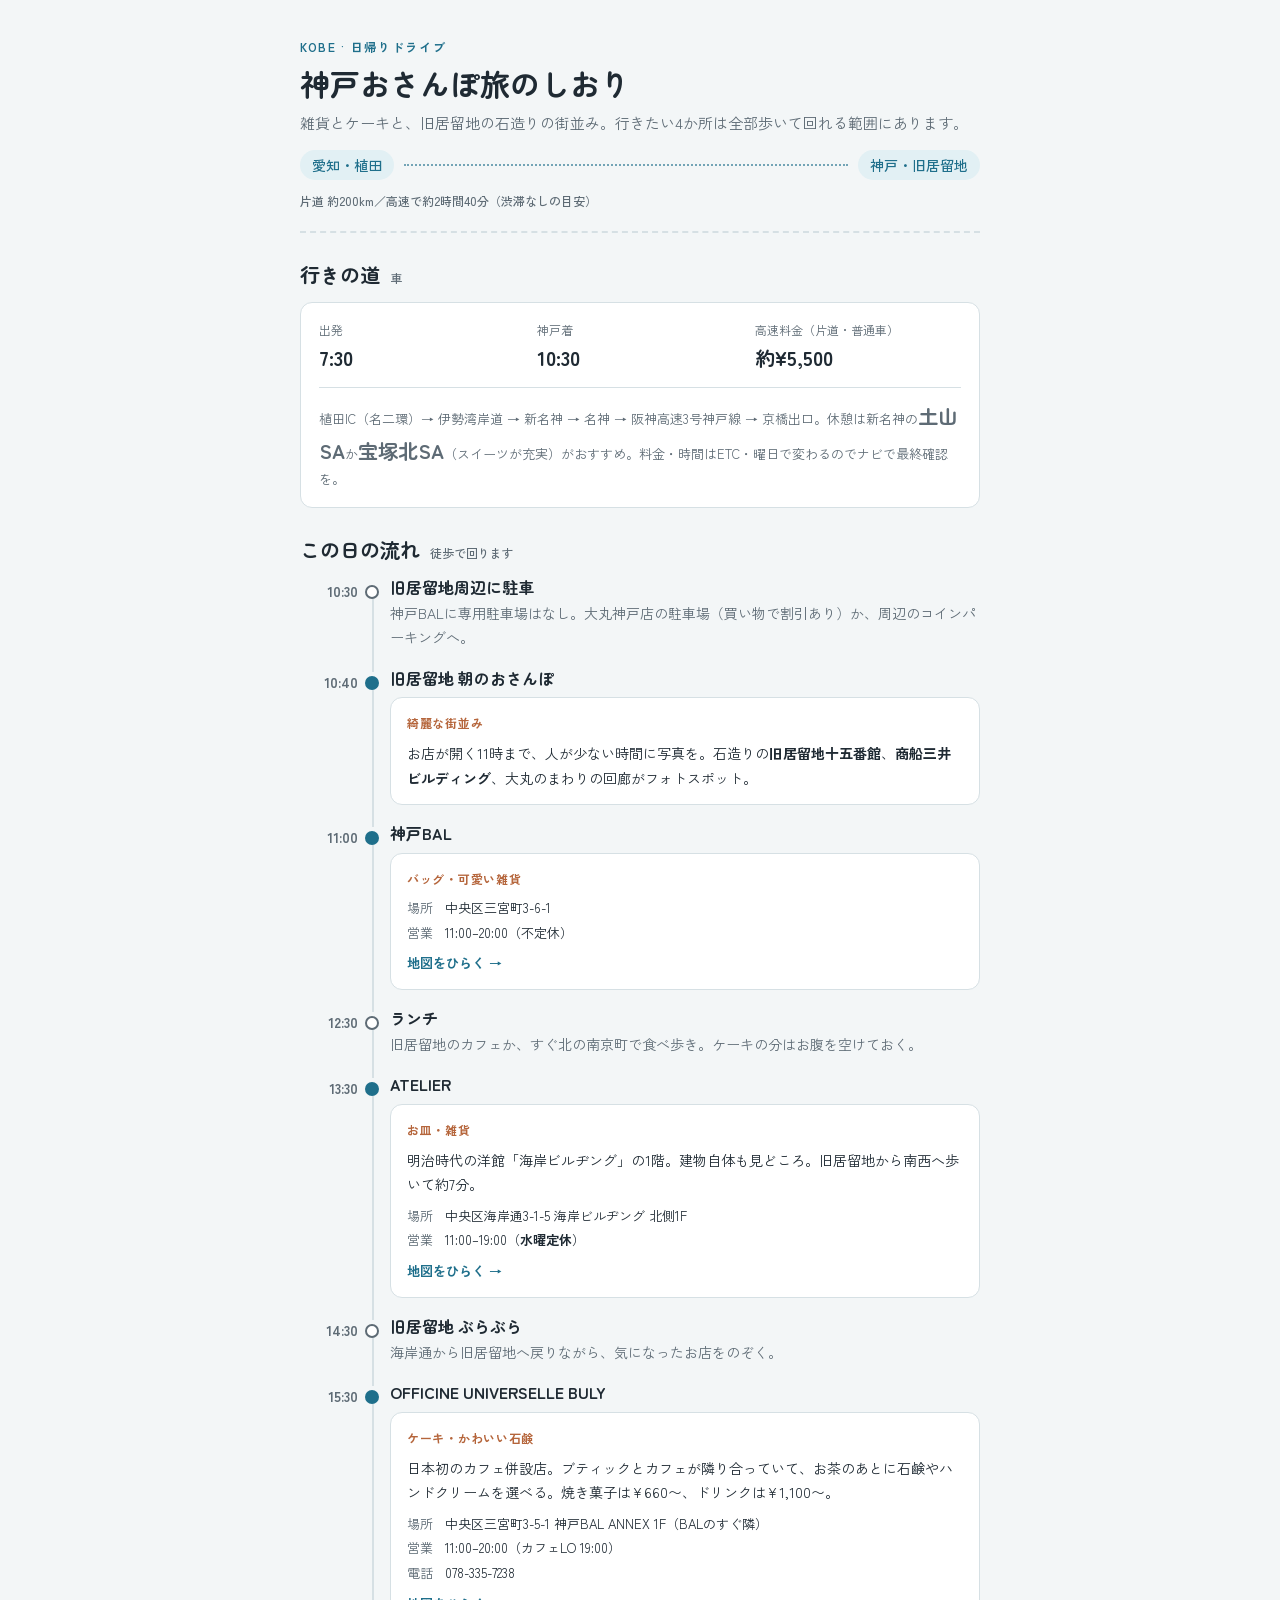
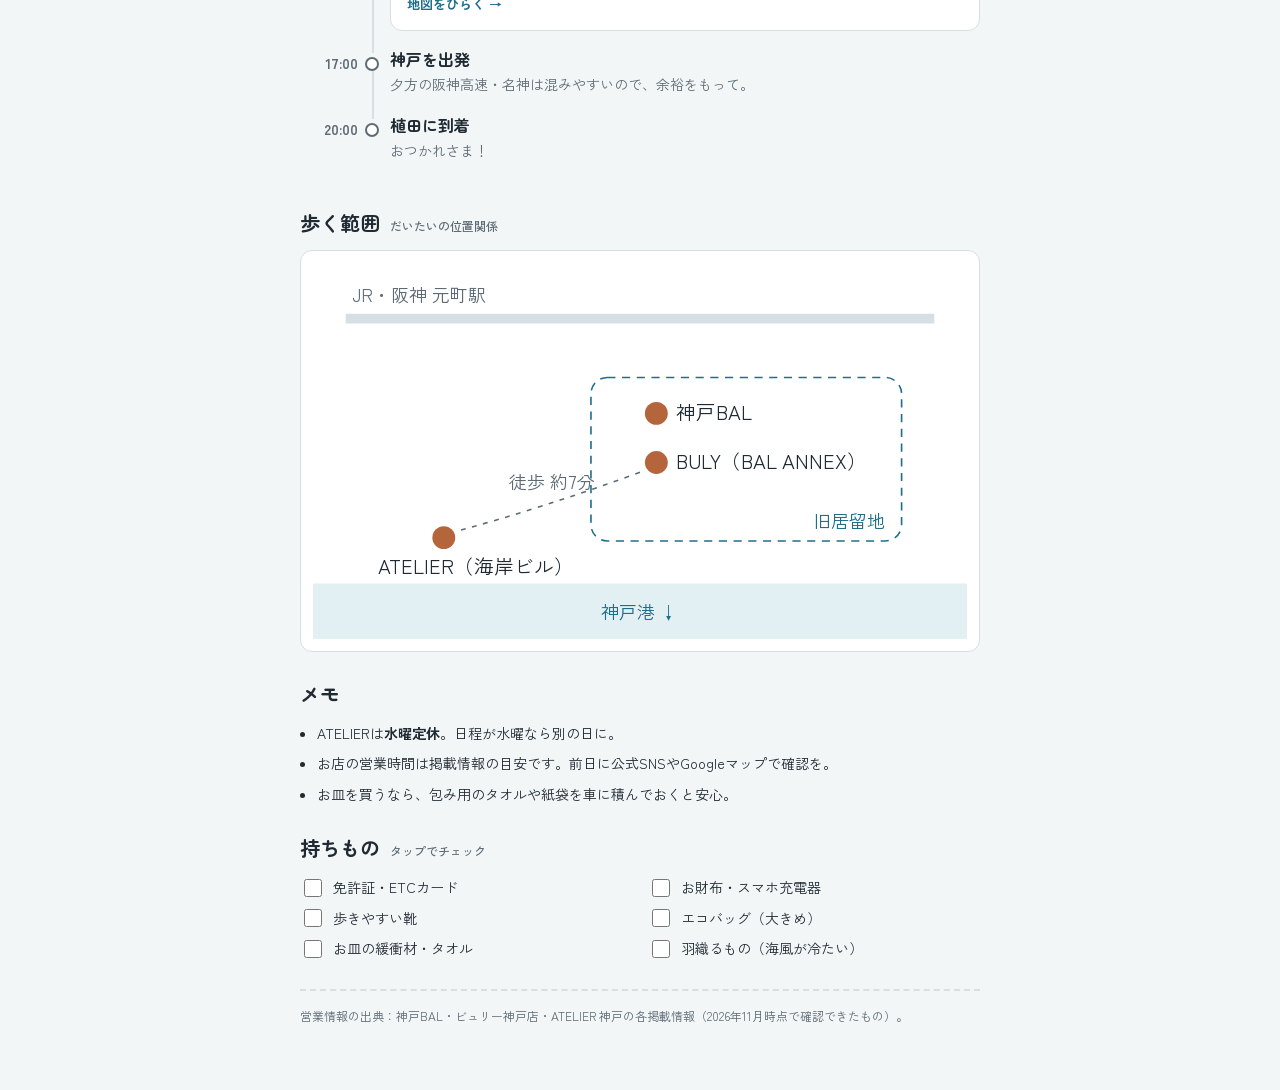
==== kobe-trip/index.html @ 753a0aaf "Add kobe-trip: Kobe day-trip itinerary page Co-Authored-By: Claude Opus 5.5 <noreply@anthropic.com> " ====
<!doctype html>
<html lang="ja">
<head>
<meta charset="utf-8">
<meta name="viewport" content="width=device-width,initial-scale=1,viewport-fit=cover">
<title>神戸おさんぽ旅のしおり</title>
<meta name="claude:viewport-fit-sides" content="cover">
<link rel="preconnect" href="https://fonts.googleapis.com">
<link rel="stylesheet" href="https://fonts.googleapis.com/css2?family=Zen+Maru+Gothic:wght@500;700&family=Zen+Kaku+Gothic+New:wght@400;500;700&display=swap">
<style>
/* layout: 1カラムの冊子。時刻の縦タイムライン＋最後に持ち物チェック */
:root{
  --bg:#f3f6f7; --paper:#ffffff; --ink:#1f2a33; --muted:#5e6b75;
  --line:#d6e0e4; --accent:#1f6f8b; --accent-soft:#e2f0f4; --warm:#b5653b;
  --display:"Zen Maru Gothic","Hiragino Maru Gothic ProN",sans-serif;
  --body:"Zen Kaku Gothic New","Hiragino Sans","Noto Sans JP",sans-serif;
}
@media (prefers-color-scheme:dark){:root:not([data-theme="light"]){
  --bg:#12191e; --paper:#1a242b; --ink:#e6edf0; --muted:#9fb0ba; --line:#2c3a43;
  --accent:#6fbcd6; --accent-soft:#1d3440; --warm:#e09a72; color-scheme:dark}}
:root[data-theme="dark"]{
  --bg:#12191e; --paper:#1a242b; --ink:#e6edf0; --muted:#9fb0ba; --line:#2c3a43;
  --accent:#6fbcd6; --accent-soft:#1d3440; --warm:#e09a72; color-scheme:dark}
*{box-sizing:border-box}
body{background:var(--bg);color:var(--ink);font-family:var(--body);font-size:15px;line-height:1.75;
  padding-left:max(16px,env(safe-area-inset-left,0px));padding-right:max(16px,env(safe-area-inset-right,0px));padding-block:28px 56px}
.wrap{max-width:680px;margin:0 auto;display:flex;flex-direction:column;gap:28px}
h1,h2,h3{font-family:var(--display);text-wrap:balance;margin:0;line-height:1.35}
header{display:flex;flex-direction:column;gap:6px;padding-bottom:20px;border-bottom:2px dashed var(--line)}
.eyebrow{font-size:12px;letter-spacing:.14em;color:var(--accent);font-weight:700}
h1{font-size:30px}
.lead{color:var(--muted);margin:0}
.route{display:flex;align-items:center;gap:10px;flex-wrap:wrap;margin-top:8px;font-weight:500}
.route .pin{background:var(--accent-soft);color:var(--accent);padding:3px 12px;border-radius:999px;font-size:14px}
.route .dash{flex:1;min-width:40px;border-top:2px dotted var(--accent);opacity:.6}
.route small{color:var(--muted);font-size:12px;width:100%}
section{display:flex;flex-direction:column;gap:14px}
h2{font-size:20px;display:flex;align-items:baseline;gap:10px}
h2 span{font-size:12px;color:var(--muted);font-family:var(--body);font-weight:500}
.drive{background:var(--paper);border:1px solid var(--line);border-radius:12px;padding:16px 18px;display:grid;grid-template-columns:repeat(3,1fr);gap:12px}
.drive div{display:flex;flex-direction:column;min-width:0}
.drive b{font-family:var(--display);font-size:20px;font-variant-numeric:tabular-nums}
.drive small{color:var(--muted);font-size:12px}
.drive p{grid-column:1/-1;margin:0;font-size:13px;color:var(--muted);border-top:1px solid var(--line);padding-top:10px}
.tl{list-style:none;margin:0;padding:0;display:flex;flex-direction:column}
.tl li{display:grid;grid-template-columns:58px 1fr;gap:14px;position:relative;padding-bottom:18px}
.tl li::before{content:"";position:absolute;left:72px;top:10px;bottom:-4px;border-left:2px solid var(--line)}
.tl li:last-child::before{display:none}
.time{font-variant-numeric:tabular-nums;font-weight:700;color:var(--muted);font-size:14px;padding-top:2px;text-align:right}
.ev{position:relative;padding-left:18px;min-width:0}
.ev::before{content:"";position:absolute;left:-7px;top:8px;width:10px;height:10px;border-radius:50%;background:var(--paper);border:2px solid var(--muted)}
.ev.spot::before{background:var(--accent);border-color:var(--accent)}
.ev h3{font-size:16px}
.ev p{margin:2px 0 0;color:var(--muted);font-size:14px}
.card{margin-top:8px;background:var(--paper);border:1px solid var(--line);border-radius:12px;padding:14px 16px;display:flex;flex-direction:column;gap:8px}
.tag{display:inline-block;font-size:12px;font-weight:700;color:var(--warm);letter-spacing:.06em}
.card p{color:var(--ink);margin:0}
dl{display:grid;grid-template-columns:auto 1fr;gap:2px 12px;margin:0;font-size:13px}
dt{color:var(--muted)} dd{margin:0;min-width:0;overflow-wrap:anywhere}
.card a{color:var(--accent);font-size:13px;font-weight:700;text-decoration:none}
.card a:hover,.card a:focus-visible{text-decoration:underline}
.map{background:var(--paper);border:1px solid var(--line);border-radius:12px;padding:12px;overflow-x:auto}
.map svg{display:block;width:100%;min-width:320px;height:auto}
.notes{margin:0;padding-left:1.2em;display:flex;flex-direction:column;gap:6px;font-size:14px}
.check{list-style:none;margin:0;padding:0;display:grid;grid-template-columns:repeat(2,minmax(0,1fr));gap:6px 16px}
.check label{display:flex;gap:8px;align-items:center;cursor:pointer;font-size:14px}
.check input{accent-color:var(--accent);width:18px;height:18px}
.check input:checked+span{color:var(--muted);text-decoration:line-through}
input:focus-visible{outline:2px solid var(--accent);outline-offset:2px}
footer{font-size:12px;color:var(--muted);border-top:2px dashed var(--line);padding-top:14px}
@media (max-width:480px){
  h1{font-size:25px}
  .drive{grid-template-columns:1fr 1fr}
  .tl li{grid-template-columns:46px 1fr;gap:10px}
  .tl li::before{left:56px}
  .check{grid-template-columns:1fr}
}
</style>
</head>
<body>

<div class="wrap">
<header>
  <div class="eyebrow">KOBE · 日帰りドライブ</div>
  <h1>神戸おさんぽ旅のしおり</h1>
  <p class="lead">雑貨とケーキと、旧居留地の石造りの街並み。行きたい4か所は全部歩いて回れる範囲にあります。</p>
  <div class="route"><span class="pin">愛知・植田</span><span class="dash"></span><span class="pin">神戸・旧居留地</span>
  <small>片道 約200km／高速で約2時間40分（渋滞なしの目安）</small></div>
</header>

<section>
  <h2>行きの道 <span>車</span></h2>
  <div class="drive">
    <div><small>出発</small><b>7:30</b></div>
    <div><small>神戸着</small><b>10:30</b></div>
    <div><small>高速料金（片道・普通車）</small><b>約¥5,500</b></div>
    <p>植田IC（名二環）→ 伊勢湾岸道 → 新名神 → 名神 → 阪神高速3号神戸線 → 京橋出口。休憩は新名神の<b>土山SA</b>か<b>宝塚北SA</b>（スイーツが充実）がおすすめ。料金・時間はETC・曜日で変わるのでナビで最終確認を。</p>
  </div>
</section>

<section>
  <h2>この日の流れ <span>徒歩で回ります</span></h2>
  <ol class="tl">
    <li><div class="time">10:30</div><div class="ev"><h3>旧居留地周辺に駐車</h3>
      <p>神戸BALに専用駐車場はなし。大丸神戸店の駐車場（買い物で割引あり）か、周辺のコインパーキングへ。</p></div></li>

    <li><div class="time">10:40</div><div class="ev spot"><h3>旧居留地 朝のおさんぽ</h3>
      <div class="card"><span class="tag">綺麗な街並み</span>
        <p>お店が開く11時まで、人が少ない時間に写真を。石造りの<b>旧居留地十五番館</b>、<b>商船三井ビルディング</b>、大丸のまわりの回廊がフォトスポット。</p>
      </div></div></li>

    <li><div class="time">11:00</div><div class="ev spot"><h3>神戸BAL</h3>
      <div class="card"><span class="tag">バッグ・可愛い雑貨</span>
        <dl><dt>場所</dt><dd>中央区三宮町3-6-1</dd><dt>営業</dt><dd>11:00–20:00（不定休）</dd></dl>
        <a href="https://www.google.com/maps/search/?api=1&query=神戸BAL" target="_blank" rel="noopener">地図をひらく →</a>
      </div></div></li>

    <li><div class="time">12:30</div><div class="ev"><h3>ランチ</h3>
      <p>旧居留地のカフェか、すぐ北の南京町で食べ歩き。ケーキの分はお腹を空けておく。</p></div></li>

    <li><div class="time">13:30</div><div class="ev spot"><h3>ATELIER</h3>
      <div class="card"><span class="tag">お皿・雑貨</span>
        <p>明治時代の洋館「海岸ビルヂング」の1階。建物自体も見どころ。旧居留地から南西へ歩いて約7分。</p>
        <dl><dt>場所</dt><dd>中央区海岸通3-1-5 海岸ビルヂング 北側1F</dd><dt>営業</dt><dd>11:00–19:00（<b>水曜定休</b>）</dd></dl>
        <a href="https://www.google.com/maps/search/?api=1&query=海岸ビルヂング+神戸" target="_blank" rel="noopener">地図をひらく →</a>
      </div></div></li>

    <li><div class="time">14:30</div><div class="ev"><h3>旧居留地 ぶらぶら</h3>
      <p>海岸通から旧居留地へ戻りながら、気になったお店をのぞく。</p></div></li>

    <li><div class="time">15:30</div><div class="ev spot"><h3>OFFICINE UNIVERSELLE BULY</h3>
      <div class="card"><span class="tag">ケーキ・かわいい石鹸</span>
        <p>日本初のカフェ併設店。ブティックとカフェが隣り合っていて、お茶のあとに石鹸やハンドクリームを選べる。焼き菓子は¥660〜、ドリンクは¥1,100〜。</p>
        <dl><dt>場所</dt><dd>中央区三宮町3-5-1 神戸BAL ANNEX 1F（BALのすぐ隣）</dd><dt>営業</dt><dd>11:00–20:00（カフェLO 19:00）</dd><dt>電話</dt><dd>078-335-7238</dd></dl>
        <a href="https://www.google.com/maps/search/?api=1&query=ビュリー+神戸" target="_blank" rel="noopener">地図をひらく →</a>
      </div></div></li>

    <li><div class="time">17:00</div><div class="ev"><h3>神戸を出発</h3>
      <p>夕方の阪神高速・名神は混みやすいので、余裕をもって。</p></div></li>

    <li><div class="time">20:00</div><div class="ev"><h3>植田に到着</h3><p>おつかれさま！</p></div></li>
  </ol>
</section>

<section>
  <h2>歩く範囲 <span>だいたいの位置関係</span></h2>
  <div class="map">
    <svg viewBox="0 0 400 230" role="img" aria-label="スポットの位置関係図">
      <rect x="0" y="0" width="400" height="230" fill="var(--paper)"/>
      <rect x="0" y="196" width="400" height="34" fill="var(--accent-soft)"/>
      <text x="200" y="218" text-anchor="middle" font-size="11" fill="var(--accent)">神戸港 ↓</text>
      <line x1="20" y1="34" x2="380" y2="34" stroke="var(--line)" stroke-width="6"/>
      <text x="24" y="24" font-size="11" fill="var(--muted)">JR・阪神 元町駅</text>
      <rect x="170" y="70" width="190" height="100" rx="10" fill="none" stroke="var(--accent)" stroke-dasharray="5 4"/>
      <text x="350" y="162" text-anchor="end" font-size="11" fill="var(--accent)">旧居留地</text>
      <circle cx="210" cy="92" r="7" fill="var(--warm)"/><text x="222" y="96" font-size="12" fill="var(--ink)">神戸BAL</text>
      <circle cx="210" cy="122" r="7" fill="var(--warm)"/><text x="222" y="126" font-size="12" fill="var(--ink)">BULY（BAL ANNEX）</text>
      <circle cx="80" cy="168" r="7" fill="var(--warm)"/><text x="40" y="190" font-size="12" fill="var(--ink)">ATELIER（海岸ビル）</text>
      <path d="M200 128 Q140 150 88 164" fill="none" stroke="var(--muted)" stroke-dasharray="3 4"/>
      <text x="120" y="138" font-size="11" fill="var(--muted)">徒歩 約7分</text>
    </svg>
  </div>
</section>

<section>
  <h2>メモ</h2>
  <ul class="notes">
    <li>ATELIERは<b>水曜定休</b>。日程が水曜なら別の日に。</li>
    <li>お店の営業時間は掲載情報の目安です。前日に公式SNSやGoogleマップで確認を。</li>
    <li>お皿を買うなら、包み用のタオルや紙袋を車に積んでおくと安心。</li>
  </ul>
</section>

<section>
  <h2>持ちもの <span>タップでチェック</span></h2>
  <ul class="check" id="check">
    <li><label><input type="checkbox" id="c1"><span>免許証・ETCカード</span></label></li>
    <li><label><input type="checkbox" id="c2"><span>お財布・スマホ充電器</span></label></li>
    <li><label><input type="checkbox" id="c3"><span>歩きやすい靴</span></label></li>
    <li><label><input type="checkbox" id="c4"><span>エコバッグ（大きめ）</span></label></li>
    <li><label><input type="checkbox" id="c5"><span>お皿の緩衝材・タオル</span></label></li>
    <li><label><input type="checkbox" id="c6"><span>羽織るもの（海風が冷たい）</span></label></li>
  </ul>
</section>

<footer>営業情報の出典：神戸BAL・ビュリー神戸店・ATELIER 神戸の各掲載情報（2026年11月時点で確認できたもの）。</footer>
</div>

<script>
document.querySelectorAll('#check input').forEach(function(el){
  try{ if(localStorage.getItem('kobe-'+el.id)==='1') el.checked=true; }catch(e){}
  el.addEventListener('change',function(){ try{ localStorage.setItem('kobe-'+el.id, el.checked?'1':'0'); }catch(e){} });
});
</script>
</body>
</html>
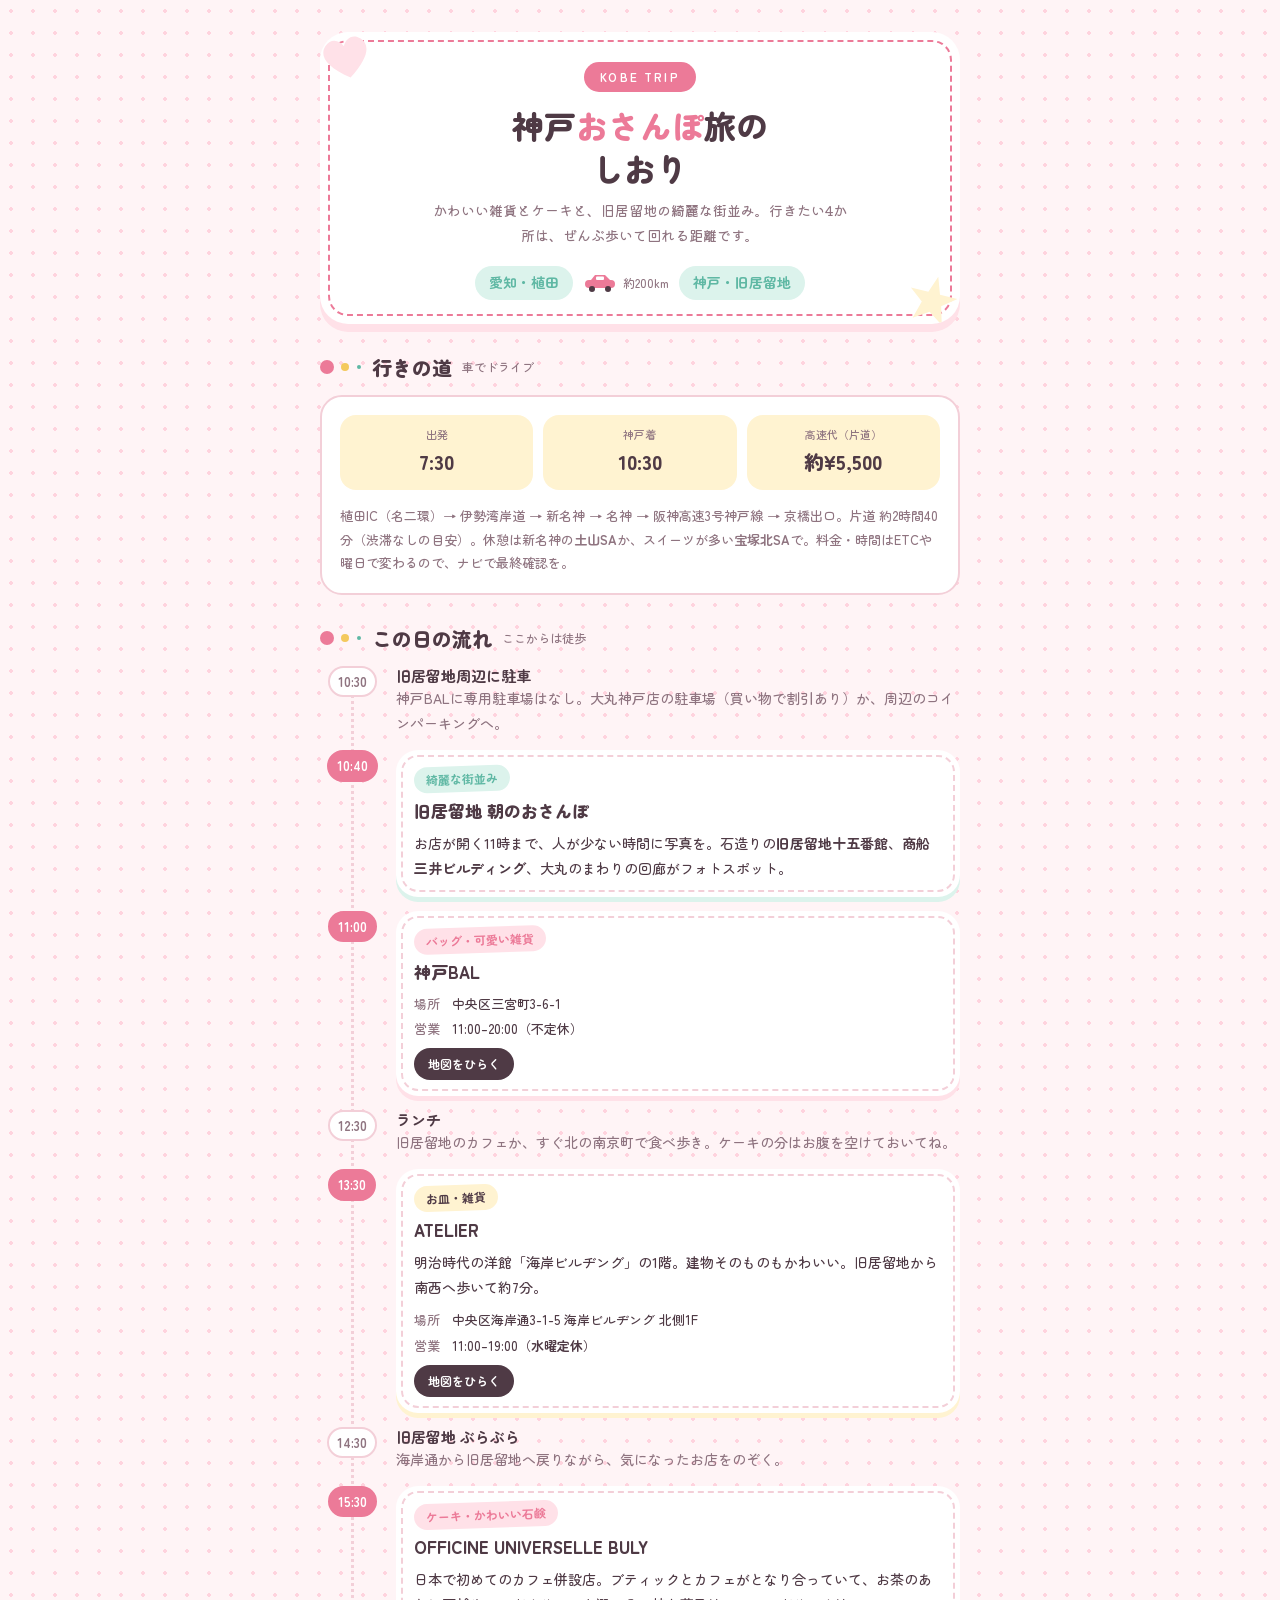
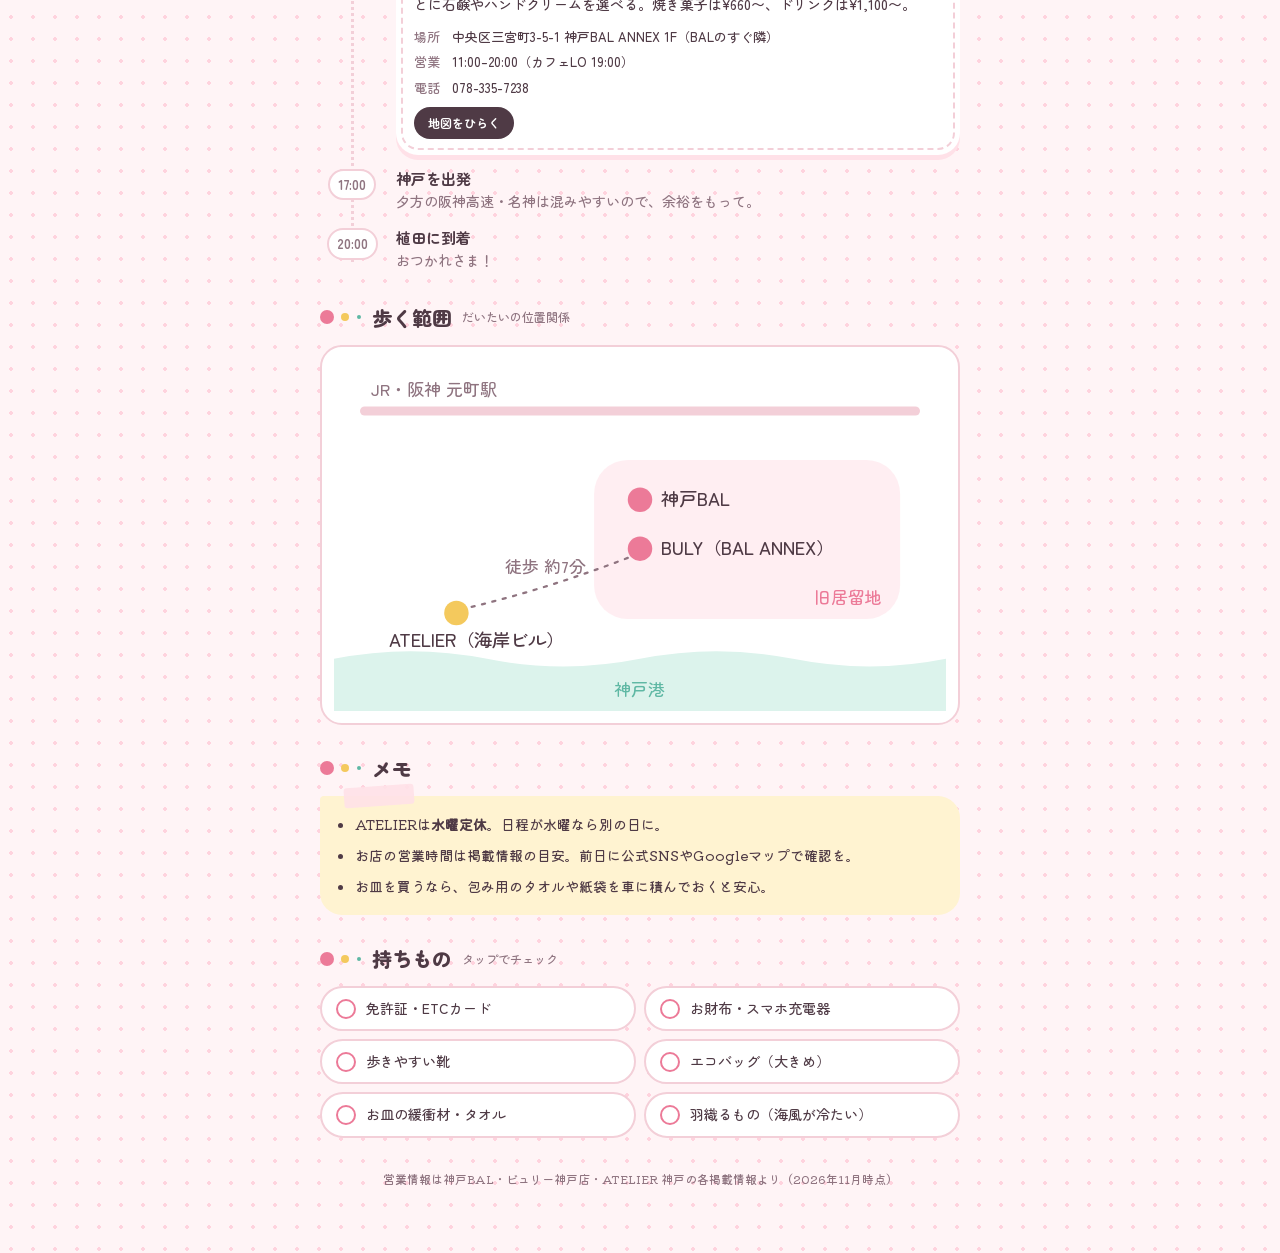
==== commit abf7acb8: "kobe-trip: cuter pastel design Co-Authored-By: Claude Opus 5.5 <noreply@anthropic.com> Claude-Sessio" ====
--- a/kobe-trip/index.html
+++ b/kobe-trip/index.html
@@ -6,73 +6,112 @@
 <title>神戸おさんぽ旅のしおり</title>
 <meta name="claude:viewport-fit-sides" content="cover">
 <link rel="preconnect" href="https://fonts.googleapis.com">
-<link rel="stylesheet" href="https://fonts.googleapis.com/css2?family=Zen+Maru+Gothic:wght@500;700&family=Zen+Kaku+Gothic+New:wght@400;500;700&display=swap">
+<link rel="stylesheet" href="https://fonts.googleapis.com/css2?family=Zen+Maru+Gothic:wght@500;700;900&family=Kiwi+Maru:wght@500&display=swap">
 <style>
-/* layout: 1カラムの冊子。時刻の縦タイムライン＋最後に持ち物チェック */
+/* layout: ステッチ縫いの手帳風。ドット柄の表紙カード → 時刻のスタンプ付きタイムライン → 持ちもの */
 :root{
-  --bg:#f3f6f7; --paper:#ffffff; --ink:#1f2a33; --muted:#5e6b75;
-  --line:#d6e0e4; --accent:#1f6f8b; --accent-soft:#e2f0f4; --warm:#b5653b;
+  --bg:#fff4f6; --paper:#ffffff; --ink:#4f3a45; --muted:#8f7480;
+  --pink:#ec7a98; --pink-soft:#ffe1e8; --mint:#5fb8a4; --mint-soft:#dcf3ec;
+  --butter:#f4c95d; --butter-soft:#fff3d1; --line:#f3cfd8; --dot:#ffd3de;
   --display:"Zen Maru Gothic","Hiragino Maru Gothic ProN",sans-serif;
-  --body:"Zen Kaku Gothic New","Hiragino Sans","Noto Sans JP",sans-serif;
+  --body:"Zen Maru Gothic","Hiragino Maru Gothic ProN","Hiragino Sans",sans-serif;
+  --hand:"Kiwi Maru","Zen Maru Gothic",serif;
 }
 @media (prefers-color-scheme:dark){:root:not([data-theme="light"]){
-  --bg:#12191e; --paper:#1a242b; --ink:#e6edf0; --muted:#9fb0ba; --line:#2c3a43;
-  --accent:#6fbcd6; --accent-soft:#1d3440; --warm:#e09a72; color-scheme:dark}}
+  --bg:#271c22; --paper:#33252d; --ink:#f7e8ee; --muted:#c8a9b6;
+  --pink:#ff9bb5; --pink-soft:#4a2c39; --mint:#86d6c3; --mint-soft:#203d37;
+  --butter:#f6d47e; --butter-soft:#43381f; --line:#56404b; --dot:#3d2b34; color-scheme:dark}}
 :root[data-theme="dark"]{
-  --bg:#12191e; --paper:#1a242b; --ink:#e6edf0; --muted:#9fb0ba; --line:#2c3a43;
-  --accent:#6fbcd6; --accent-soft:#1d3440; --warm:#e09a72; color-scheme:dark}
+  --bg:#271c22; --paper:#33252d; --ink:#f7e8ee; --muted:#c8a9b6;
+  --pink:#ff9bb5; --pink-soft:#4a2c39; --mint:#86d6c3; --mint-soft:#203d37;
+  --butter:#f6d47e; --butter-soft:#43381f; --line:#56404b; --dot:#3d2b34; color-scheme:dark}
 *{box-sizing:border-box}
-body{background:var(--bg);color:var(--ink);font-family:var(--body);font-size:15px;line-height:1.75;
-  padding-left:max(16px,env(safe-area-inset-left,0px));padding-right:max(16px,env(safe-area-inset-right,0px));padding-block:28px 56px}
-.wrap{max-width:680px;margin:0 auto;display:flex;flex-direction:column;gap:28px}
+body{background:var(--bg);color:var(--ink);font-family:var(--body);font-weight:500;font-size:15px;line-height:1.8;
+  background-image:radial-gradient(var(--dot) 1.6px,transparent 1.7px);background-size:22px 22px;
+  padding-left:max(16px,env(safe-area-inset-left,0px));padding-right:max(16px,env(safe-area-inset-right,0px));padding-block:24px 56px}
+.wrap{max-width:640px;margin:0 auto;display:flex;flex-direction:column;gap:30px}
 h1,h2,h3{font-family:var(--display);text-wrap:balance;margin:0;line-height:1.35}
-header{display:flex;flex-direction:column;gap:6px;padding-bottom:20px;border-bottom:2px dashed var(--line)}
-.eyebrow{font-size:12px;letter-spacing:.14em;color:var(--accent);font-weight:700}
-h1{font-size:30px}
-.lead{color:var(--muted);margin:0}
-.route{display:flex;align-items:center;gap:10px;flex-wrap:wrap;margin-top:8px;font-weight:500}
-.route .pin{background:var(--accent-soft);color:var(--accent);padding:3px 12px;border-radius:999px;font-size:14px}
-.route .dash{flex:1;min-width:40px;border-top:2px dotted var(--accent);opacity:.6}
-.route small{color:var(--muted);font-size:12px;width:100%}
+b{font-weight:700}
+
+/* 表紙 */
+.cover{position:relative;background:var(--paper);border-radius:28px;padding:30px 24px 24px;text-align:center;
+  outline:2px dashed var(--pink);outline-offset:-10px;box-shadow:0 8px 0 var(--pink-soft);overflow:hidden}
+.cover .ribbon{display:inline-block;background:var(--pink);color:var(--paper);font-weight:700;font-size:12px;letter-spacing:.18em;
+  padding:4px 16px;border-radius:999px}
+.cover h1{font-size:32px;font-weight:900;margin-top:12px;color:var(--ink)}
+.cover h1 em{font-style:normal;color:var(--pink)}
+.cover .lead{font-family:var(--hand);color:var(--muted);margin:8px auto 0;max-width:30em;font-size:14px}
+.cover svg.deco{position:absolute;width:64px;height:64px}
+.cover .d1{top:-8px;left:-6px;transform:rotate(-12deg)}
+.cover .d2{bottom:-10px;right:-4px;transform:rotate(14deg)}
+.route{margin-top:18px;display:flex;align-items:center;justify-content:center;gap:10px;flex-wrap:wrap}
+.route .pin{background:var(--mint-soft);color:var(--mint);font-weight:700;padding:4px 14px;border-radius:999px;font-size:14px}
+.route .car{display:flex;align-items:center;gap:6px;color:var(--muted);font-size:12px}
+.route svg{width:34px;height:20px}
+
+/* 見出し */
 section{display:flex;flex-direction:column;gap:14px}
-h2{font-size:20px;display:flex;align-items:baseline;gap:10px}
-h2 span{font-size:12px;color:var(--muted);font-family:var(--body);font-weight:500}
-.drive{background:var(--paper);border:1px solid var(--line);border-radius:12px;padding:16px 18px;display:grid;grid-template-columns:repeat(3,1fr);gap:12px}
-.drive div{display:flex;flex-direction:column;min-width:0}
-.drive b{font-family:var(--display);font-size:20px;font-variant-numeric:tabular-nums}
-.drive small{color:var(--muted);font-size:12px}
-.drive p{grid-column:1/-1;margin:0;font-size:13px;color:var(--muted);border-top:1px solid var(--line);padding-top:10px}
-.tl{list-style:none;margin:0;padding:0;display:flex;flex-direction:column}
-.tl li{display:grid;grid-template-columns:58px 1fr;gap:14px;position:relative;padding-bottom:18px}
-.tl li::before{content:"";position:absolute;left:72px;top:10px;bottom:-4px;border-left:2px solid var(--line)}
-.tl li:last-child::before{display:none}
-.time{font-variant-numeric:tabular-nums;font-weight:700;color:var(--muted);font-size:14px;padding-top:2px;text-align:right}
-.ev{position:relative;padding-left:18px;min-width:0}
-.ev::before{content:"";position:absolute;left:-7px;top:8px;width:10px;height:10px;border-radius:50%;background:var(--paper);border:2px solid var(--muted)}
-.ev.spot::before{background:var(--accent);border-color:var(--accent)}
-.ev h3{font-size:16px}
-.ev p{margin:2px 0 0;color:var(--muted);font-size:14px}
-.card{margin-top:8px;background:var(--paper);border:1px solid var(--line);border-radius:12px;padding:14px 16px;display:flex;flex-direction:column;gap:8px}
-.tag{display:inline-block;font-size:12px;font-weight:700;color:var(--warm);letter-spacing:.06em}
-.card p{color:var(--ink);margin:0}
-dl{display:grid;grid-template-columns:auto 1fr;gap:2px 12px;margin:0;font-size:13px}
-dt{color:var(--muted)} dd{margin:0;min-width:0;overflow-wrap:anywhere}
-.card a{color:var(--accent);font-size:13px;font-weight:700;text-decoration:none}
-.card a:hover,.card a:focus-visible{text-decoration:underline}
-.map{background:var(--paper);border:1px solid var(--line);border-radius:12px;padding:12px;overflow-x:auto}
+h2{font-size:20px;font-weight:900;display:flex;align-items:center;gap:10px}
+h2::before{content:"";width:14px;height:14px;border-radius:50%;background:var(--pink);box-shadow:18px 0 0 -3px var(--butter),32px 0 0 -5px var(--mint);margin-right:28px}
+h2 span{font-size:12px;color:var(--muted);font-weight:500}
+
+/* ドライブ */
+.drive{background:var(--paper);border-radius:22px;padding:18px;display:grid;grid-template-columns:repeat(3,minmax(0,1fr));gap:10px;
+  border:2px solid var(--line)}
+.stat{background:var(--butter-soft);border-radius:16px;padding:10px 12px;display:flex;flex-direction:column;align-items:center;min-width:0}
+.stat small{color:var(--muted);font-size:11px;text-align:center}
+.stat b{font-size:20px;font-weight:900;font-variant-numeric:tabular-nums}
+.drive p{grid-column:1/-1;margin:4px 0 0;font-size:13px;color:var(--muted)}
+
+/* タイムライン */
+.tl{list-style:none;margin:0;padding:0;display:flex;flex-direction:column;gap:14px;position:relative}
+.tl::before{content:"";position:absolute;left:31px;top:12px;bottom:12px;border-left:3px dotted var(--line)}
+.tl li{display:grid;grid-template-columns:64px minmax(0,1fr);gap:12px;align-items:start;position:relative}
+.time{justify-self:center;background:var(--paper);border:2px solid var(--line);color:var(--muted);border-radius:999px;
+  font-weight:700;font-size:13px;padding:2px 8px;font-variant-numeric:tabular-nums;position:relative;z-index:1}
+.spot .time{background:var(--pink);border-color:var(--pink);color:var(--paper)}
+.plain h3{font-size:15px}
+.plain p{margin:0;color:var(--muted);font-size:14px}
+.card{background:var(--paper);border-radius:22px;padding:16px 18px;display:flex;flex-direction:column;gap:8px;
+  outline:2px dashed var(--line);outline-offset:-7px;box-shadow:0 5px 0 var(--pink-soft)}
+.card.mint{box-shadow:0 5px 0 var(--mint-soft)}
+.card.butter{box-shadow:0 5px 0 var(--butter-soft)}
+.card h3{font-size:17px;font-weight:900}
+.card p{margin:0;font-size:14px}
+.sticker{align-self:flex-start;font-size:12px;font-weight:700;padding:2px 12px;border-radius:999px;background:var(--pink-soft);color:var(--pink);transform:rotate(-2deg)}
+.mint .sticker{background:var(--mint-soft);color:var(--mint)}
+.butter .sticker{background:var(--butter-soft);color:var(--ink)}
+dl{display:grid;grid-template-columns:auto minmax(0,1fr);gap:2px 12px;margin:0;font-size:13px}
+dt{color:var(--muted)} dd{margin:0;overflow-wrap:anywhere}
+.card a{align-self:flex-start;color:var(--paper);background:var(--ink);font-size:12px;font-weight:700;text-decoration:none;padding:5px 14px;border-radius:999px}
+.card a:hover,.card a:focus-visible{background:var(--pink)}
+
+/* 地図 */
+.map{background:var(--paper);border-radius:22px;padding:12px;border:2px solid var(--line);overflow-x:auto}
 .map svg{display:block;width:100%;min-width:320px;height:auto}
-.notes{margin:0;padding-left:1.2em;display:flex;flex-direction:column;gap:6px;font-size:14px}
-.check{list-style:none;margin:0;padding:0;display:grid;grid-template-columns:repeat(2,minmax(0,1fr));gap:6px 16px}
-.check label{display:flex;gap:8px;align-items:center;cursor:pointer;font-size:14px}
-.check input{accent-color:var(--accent);width:18px;height:18px}
+
+/* メモ */
+.memo{background:var(--butter-soft);border-radius:4px 22px 22px 22px;padding:16px 18px 16px 20px;position:relative}
+.memo::before{content:"";position:absolute;top:-10px;left:24px;width:70px;height:20px;background:var(--pink-soft);opacity:.9;transform:rotate(-4deg);border-radius:3px}
+.memo ul{margin:0;padding-left:1.1em;display:flex;flex-direction:column;gap:6px;font-size:14px;font-family:var(--hand)}
+
+/* 持ちもの */
+.check{list-style:none;margin:0;padding:0;display:grid;grid-template-columns:repeat(2,minmax(0,1fr));gap:8px}
+.check label{display:flex;gap:10px;align-items:center;cursor:pointer;font-size:14px;background:var(--paper);border:2px solid var(--line);border-radius:999px;padding:8px 14px}
+.check input{appearance:none;-webkit-appearance:none;margin:0;flex:none;width:20px;height:20px;border-radius:50%;border:2px solid var(--pink);background:var(--paper);display:grid;place-content:center;cursor:pointer}
+.check input::after{content:"";width:10px;height:10px;border-radius:50%;background:var(--pink);transform:scale(0);transition:transform .15s}
+.check input:checked::after{transform:scale(1)}
 .check input:checked+span{color:var(--muted);text-decoration:line-through}
-input:focus-visible{outline:2px solid var(--accent);outline-offset:2px}
-footer{font-size:12px;color:var(--muted);border-top:2px dashed var(--line);padding-top:14px}
+.check label:has(input:checked){background:var(--pink-soft);border-color:var(--pink-soft)}
+input:focus-visible{outline:2px solid var(--mint);outline-offset:2px}
+footer{font-size:12px;color:var(--muted);text-align:center;font-family:var(--hand)}
+@media (prefers-reduced-motion:reduce){*{transition:none!important}}
 @media (max-width:480px){
-  h1{font-size:25px}
+  .cover h1{font-size:26px}
   .drive{grid-template-columns:1fr 1fr}
-  .tl li{grid-template-columns:46px 1fr;gap:10px}
-  .tl li::before{left:56px}
+  .drive .stat:last-of-type{grid-column:1/-1}
+  .tl li{grid-template-columns:54px minmax(0,1fr);gap:10px}
+  .tl::before{left:26px}
   .check{grid-template-columns:1fr}
 }
 </style>
@@ -80,65 +119,70 @@
 <body>
 
 <div class="wrap">
-<header>
-  <div class="eyebrow">KOBE · 日帰りドライブ</div>
-  <h1>神戸おさんぽ旅のしおり</h1>
-  <p class="lead">雑貨とケーキと、旧居留地の石造りの街並み。行きたい4か所は全部歩いて回れる範囲にあります。</p>
-  <div class="route"><span class="pin">愛知・植田</span><span class="dash"></span><span class="pin">神戸・旧居留地</span>
-  <small>片道 約200km／高速で約2時間40分（渋滞なしの目安）</small></div>
+<header class="cover">
+  <svg class="deco d1" viewBox="0 0 64 64" aria-hidden="true"><path d="M32 54 C10 38 6 26 14 18 c7-7 15-3 18 4 c3-7 11-11 18-4 c8 8 4 20-18 36z" fill="var(--pink-soft)"/></svg>
+  <svg class="deco d2" viewBox="0 0 64 64" aria-hidden="true"><path d="M32 6l6 17h18l-14 11 5 18-15-10-15 10 5-18L8 23h18z" fill="var(--butter-soft)"/></svg>
+  <span class="ribbon">KOBE TRIP</span>
+  <h1>神戸<em>おさんぽ</em>旅の<br>しおり</h1>
+  <p class="lead">かわいい雑貨とケーキと、旧居留地の綺麗な街並み。行きたい4か所は、ぜんぶ歩いて回れる距離です。</p>
+  <div class="route">
+    <span class="pin">愛知・植田</span>
+    <span class="car"><svg viewBox="0 0 34 20" aria-hidden="true"><rect x="2" y="7" width="30" height="8" rx="4" fill="var(--pink)"/><path d="M8 7 L12 2 H22 L27 7z" fill="var(--pink)"/><rect x="13" y="3.5" width="8" height="3.5" rx="1" fill="var(--paper)"/><circle cx="9" cy="16" r="3" fill="var(--ink)"/><circle cx="25" cy="16" r="3" fill="var(--ink)"/></svg>約200km</span>
+    <span class="pin">神戸・旧居留地</span>
+  </div>
 </header>
 
 <section>
-  <h2>行きの道 <span>車</span></h2>
+  <h2>行きの道 <span>車でドライブ</span></h2>
   <div class="drive">
-    <div><small>出発</small><b>7:30</b></div>
-    <div><small>神戸着</small><b>10:30</b></div>
-    <div><small>高速料金（片道・普通車）</small><b>約¥5,500</b></div>
-    <p>植田IC（名二環）→ 伊勢湾岸道 → 新名神 → 名神 → 阪神高速3号神戸線 → 京橋出口。休憩は新名神の<b>土山SA</b>か<b>宝塚北SA</b>（スイーツが充実）がおすすめ。料金・時間はETC・曜日で変わるのでナビで最終確認を。</p>
+    <div class="stat"><small>出発</small><b>7:30</b></div>
+    <div class="stat"><small>神戸着</small><b>10:30</b></div>
+    <div class="stat"><small>高速代（片道）</small><b>約¥5,500</b></div>
+    <p>植田IC（名二環）→ 伊勢湾岸道 → 新名神 → 名神 → 阪神高速3号神戸線 → 京橋出口。片道 約2時間40分（渋滞なしの目安）。休憩は新名神の<b>土山SA</b>か、スイーツが多い<b>宝塚北SA</b>で。料金・時間はETCや曜日で変わるので、ナビで最終確認を。</p>
   </div>
 </section>
 
 <section>
-  <h2>この日の流れ <span>徒歩で回ります</span></h2>
+  <h2>この日の流れ <span>ここからは徒歩</span></h2>
   <ol class="tl">
-    <li><div class="time">10:30</div><div class="ev"><h3>旧居留地周辺に駐車</h3>
+    <li class="plain"><span class="time">10:30</span><div><h3>旧居留地周辺に駐車</h3>
       <p>神戸BALに専用駐車場はなし。大丸神戸店の駐車場（買い物で割引あり）か、周辺のコインパーキングへ。</p></div></li>
 
-    <li><div class="time">10:40</div><div class="ev spot"><h3>旧居留地 朝のおさんぽ</h3>
-      <div class="card"><span class="tag">綺麗な街並み</span>
-        <p>お店が開く11時まで、人が少ない時間に写真を。石造りの<b>旧居留地十五番館</b>、<b>商船三井ビルディング</b>、大丸のまわりの回廊がフォトスポット。</p>
-      </div></div></li>
-
-    <li><div class="time">11:00</div><div class="ev spot"><h3>神戸BAL</h3>
-      <div class="card"><span class="tag">バッグ・可愛い雑貨</span>
-        <dl><dt>場所</dt><dd>中央区三宮町3-6-1</dd><dt>営業</dt><dd>11:00–20:00（不定休）</dd></dl>
-        <a href="https://www.google.com/maps/search/?api=1&query=神戸BAL" target="_blank" rel="noopener">地図をひらく →</a>
-      </div></div></li>
-
-    <li><div class="time">12:30</div><div class="ev"><h3>ランチ</h3>
-      <p>旧居留地のカフェか、すぐ北の南京町で食べ歩き。ケーキの分はお腹を空けておく。</p></div></li>
-
-    <li><div class="time">13:30</div><div class="ev spot"><h3>ATELIER</h3>
-      <div class="card"><span class="tag">お皿・雑貨</span>
-        <p>明治時代の洋館「海岸ビルヂング」の1階。建物自体も見どころ。旧居留地から南西へ歩いて約7分。</p>
-        <dl><dt>場所</dt><dd>中央区海岸通3-1-5 海岸ビルヂング 北側1F</dd><dt>営業</dt><dd>11:00–19:00（<b>水曜定休</b>）</dd></dl>
-        <a href="https://www.google.com/maps/search/?api=1&query=海岸ビルヂング+神戸" target="_blank" rel="noopener">地図をひらく →</a>
-      </div></div></li>
-
-    <li><div class="time">14:30</div><div class="ev"><h3>旧居留地 ぶらぶら</h3>
+    <li class="spot"><span class="time">10:40</span><div class="card mint"><span class="sticker">綺麗な街並み</span>
+      <h3>旧居留地 朝のおさんぽ</h3>
+      <p>お店が開く11時まで、人が少ない時間に写真を。石造りの<b>旧居留地十五番館</b>、<b>商船三井ビルディング</b>、大丸のまわりの回廊がフォトスポット。</p>
+    </div></li>
+
+    <li class="spot"><span class="time">11:00</span><div class="card"><span class="sticker">バッグ・可愛い雑貨</span>
+      <h3>神戸BAL</h3>
+      <dl><dt>場所</dt><dd>中央区三宮町3-6-1</dd><dt>営業</dt><dd>11:00–20:00（不定休）</dd></dl>
+      <a href="https://www.google.com/maps/search/?api=1&query=神戸BAL" target="_blank" rel="noopener">地図をひらく</a>
+    </div></li>
+
+    <li class="plain"><span class="time">12:30</span><div><h3>ランチ</h3>
+      <p>旧居留地のカフェか、すぐ北の南京町で食べ歩き。ケーキの分はお腹を空けておいてね。</p></div></li>
+
+    <li class="spot"><span class="time">13:30</span><div class="card butter"><span class="sticker">お皿・雑貨</span>
+      <h3>ATELIER</h3>
+      <p>明治時代の洋館「海岸ビルヂング」の1階。建物そのものもかわいい。旧居留地から南西へ歩いて約7分。</p>
+      <dl><dt>場所</dt><dd>中央区海岸通3-1-5 海岸ビルヂング 北側1F</dd><dt>営業</dt><dd>11:00–19:00（<b>水曜定休</b>）</dd></dl>
+      <a href="https://www.google.com/maps/search/?api=1&query=海岸ビルヂング+神戸" target="_blank" rel="noopener">地図をひらく</a>
+    </div></li>
+
+    <li class="plain"><span class="time">14:30</span><div><h3>旧居留地 ぶらぶら</h3>
       <p>海岸通から旧居留地へ戻りながら、気になったお店をのぞく。</p></div></li>
 
-    <li><div class="time">15:30</div><div class="ev spot"><h3>OFFICINE UNIVERSELLE BULY</h3>
-      <div class="card"><span class="tag">ケーキ・かわいい石鹸</span>
-        <p>日本初のカフェ併設店。ブティックとカフェが隣り合っていて、お茶のあとに石鹸やハンドクリームを選べる。焼き菓子は¥660〜、ドリンクは¥1,100〜。</p>
-        <dl><dt>場所</dt><dd>中央区三宮町3-5-1 神戸BAL ANNEX 1F（BALのすぐ隣）</dd><dt>営業</dt><dd>11:00–20:00（カフェLO 19:00）</dd><dt>電話</dt><dd>078-335-7238</dd></dl>
-        <a href="https://www.google.com/maps/search/?api=1&query=ビュリー+神戸" target="_blank" rel="noopener">地図をひらく →</a>
-      </div></div></li>
-
-    <li><div class="time">17:00</div><div class="ev"><h3>神戸を出発</h3>
+    <li class="spot"><span class="time">15:30</span><div class="card"><span class="sticker">ケーキ・かわいい石鹸</span>
+      <h3>OFFICINE UNIVERSELLE BULY</h3>
+      <p>日本で初めてのカフェ併設店。ブティックとカフェがとなり合っていて、お茶のあとに石鹸やハンドクリームを選べる。焼き菓子は¥660〜、ドリンクは¥1,100〜。</p>
+      <dl><dt>場所</dt><dd>中央区三宮町3-5-1 神戸BAL ANNEX 1F（BALのすぐ隣）</dd><dt>営業</dt><dd>11:00–20:00（カフェLO 19:00）</dd><dt>電話</dt><dd>078-335-7238</dd></dl>
+      <a href="https://www.google.com/maps/search/?api=1&query=ビュリー+神戸" target="_blank" rel="noopener">地図をひらく</a>
+    </div></li>
+
+    <li class="plain"><span class="time">17:00</span><div><h3>神戸を出発</h3>
       <p>夕方の阪神高速・名神は混みやすいので、余裕をもって。</p></div></li>
 
-    <li><div class="time">20:00</div><div class="ev"><h3>植田に到着</h3><p>おつかれさま！</p></div></li>
+    <li class="plain"><span class="time">20:00</span><div><h3>植田に到着</h3><p>おつかれさま！</p></div></li>
   </ol>
 </section>
 
@@ -146,29 +190,29 @@
   <h2>歩く範囲 <span>だいたいの位置関係</span></h2>
   <div class="map">
     <svg viewBox="0 0 400 230" role="img" aria-label="スポットの位置関係図">
-      <rect x="0" y="0" width="400" height="230" fill="var(--paper)"/>
-      <rect x="0" y="196" width="400" height="34" fill="var(--accent-soft)"/>
-      <text x="200" y="218" text-anchor="middle" font-size="11" fill="var(--accent)">神戸港 ↓</text>
-      <line x1="20" y1="34" x2="380" y2="34" stroke="var(--line)" stroke-width="6"/>
+      <rect x="0" y="0" width="400" height="230" rx="14" fill="var(--paper)"/>
+      <path d="M0 196 Q50 186 100 196 T200 196 T300 196 T400 196 V230 H0z" fill="var(--mint-soft)"/>
+      <text x="200" y="220" text-anchor="middle" font-size="11" fill="var(--mint)">神戸港</text>
+      <line x1="20" y1="34" x2="380" y2="34" stroke="var(--line)" stroke-width="6" stroke-linecap="round"/>
       <text x="24" y="24" font-size="11" fill="var(--muted)">JR・阪神 元町駅</text>
-      <rect x="170" y="70" width="190" height="100" rx="10" fill="none" stroke="var(--accent)" stroke-dasharray="5 4"/>
-      <text x="350" y="162" text-anchor="end" font-size="11" fill="var(--accent)">旧居留地</text>
-      <circle cx="210" cy="92" r="7" fill="var(--warm)"/><text x="222" y="96" font-size="12" fill="var(--ink)">神戸BAL</text>
-      <circle cx="210" cy="122" r="7" fill="var(--warm)"/><text x="222" y="126" font-size="12" fill="var(--ink)">BULY（BAL ANNEX）</text>
-      <circle cx="80" cy="168" r="7" fill="var(--warm)"/><text x="40" y="190" font-size="12" fill="var(--ink)">ATELIER（海岸ビル）</text>
-      <path d="M200 128 Q140 150 88 164" fill="none" stroke="var(--muted)" stroke-dasharray="3 4"/>
-      <text x="120" y="138" font-size="11" fill="var(--muted)">徒歩 約7分</text>
+      <rect x="170" y="66" width="200" height="104" rx="22" fill="var(--pink-soft)" opacity=".55"/>
+      <text x="358" y="160" text-anchor="end" font-size="11" fill="var(--pink)">旧居留地</text>
+      <circle cx="200" cy="92" r="8" fill="var(--pink)"/><text x="214" y="96" font-size="12" fill="var(--ink)">神戸BAL</text>
+      <circle cx="200" cy="124" r="8" fill="var(--pink)"/><text x="214" y="128" font-size="12" fill="var(--ink)">BULY（BAL ANNEX）</text>
+      <circle cx="80" cy="166" r="8" fill="var(--butter)"/><text x="36" y="188" font-size="12" fill="var(--ink)">ATELIER（海岸ビル）</text>
+      <path d="M192 130 Q140 150 90 162" fill="none" stroke="var(--muted)" stroke-width="1.5" stroke-dasharray="2 5" stroke-linecap="round"/>
+      <text x="112" y="140" font-size="11" fill="var(--muted)">徒歩 約7分</text>
     </svg>
   </div>
 </section>
 
 <section>
   <h2>メモ</h2>
-  <ul class="notes">
+  <div class="memo"><ul>
     <li>ATELIERは<b>水曜定休</b>。日程が水曜なら別の日に。</li>
-    <li>お店の営業時間は掲載情報の目安です。前日に公式SNSやGoogleマップで確認を。</li>
+    <li>お店の営業時間は掲載情報の目安。前日に公式SNSやGoogleマップで確認を。</li>
     <li>お皿を買うなら、包み用のタオルや紙袋を車に積んでおくと安心。</li>
-  </ul>
+  </ul></div>
 </section>
 
 <section>
@@ -183,7 +227,7 @@
   </ul>
 </section>
 
-<footer>営業情報の出典：神戸BAL・ビュリー神戸店・ATELIER 神戸の各掲載情報（2026年11月時点で確認できたもの）。</footer>
+<footer>営業情報は神戸BAL・ビュリー神戸店・ATELIER 神戸の各掲載情報より（2026年11月時点）</footer>
 </div>
 
 <script>
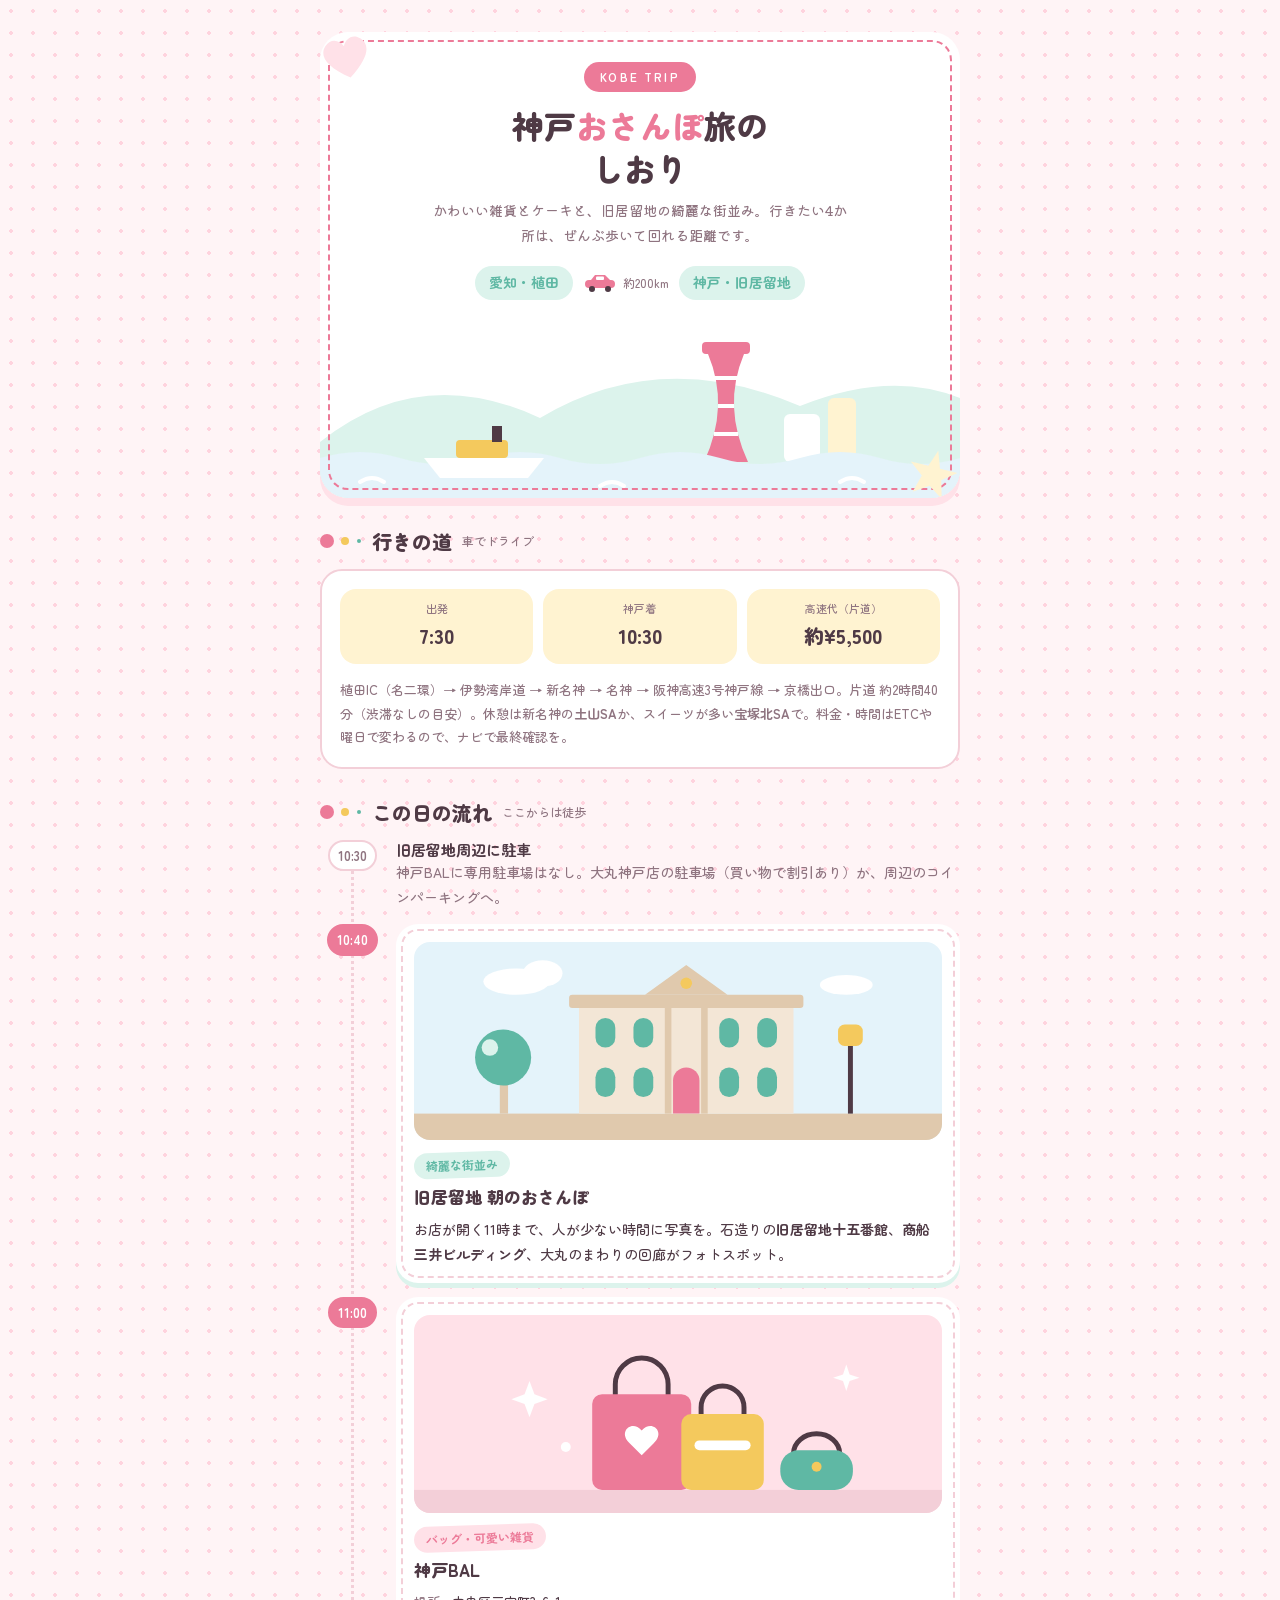
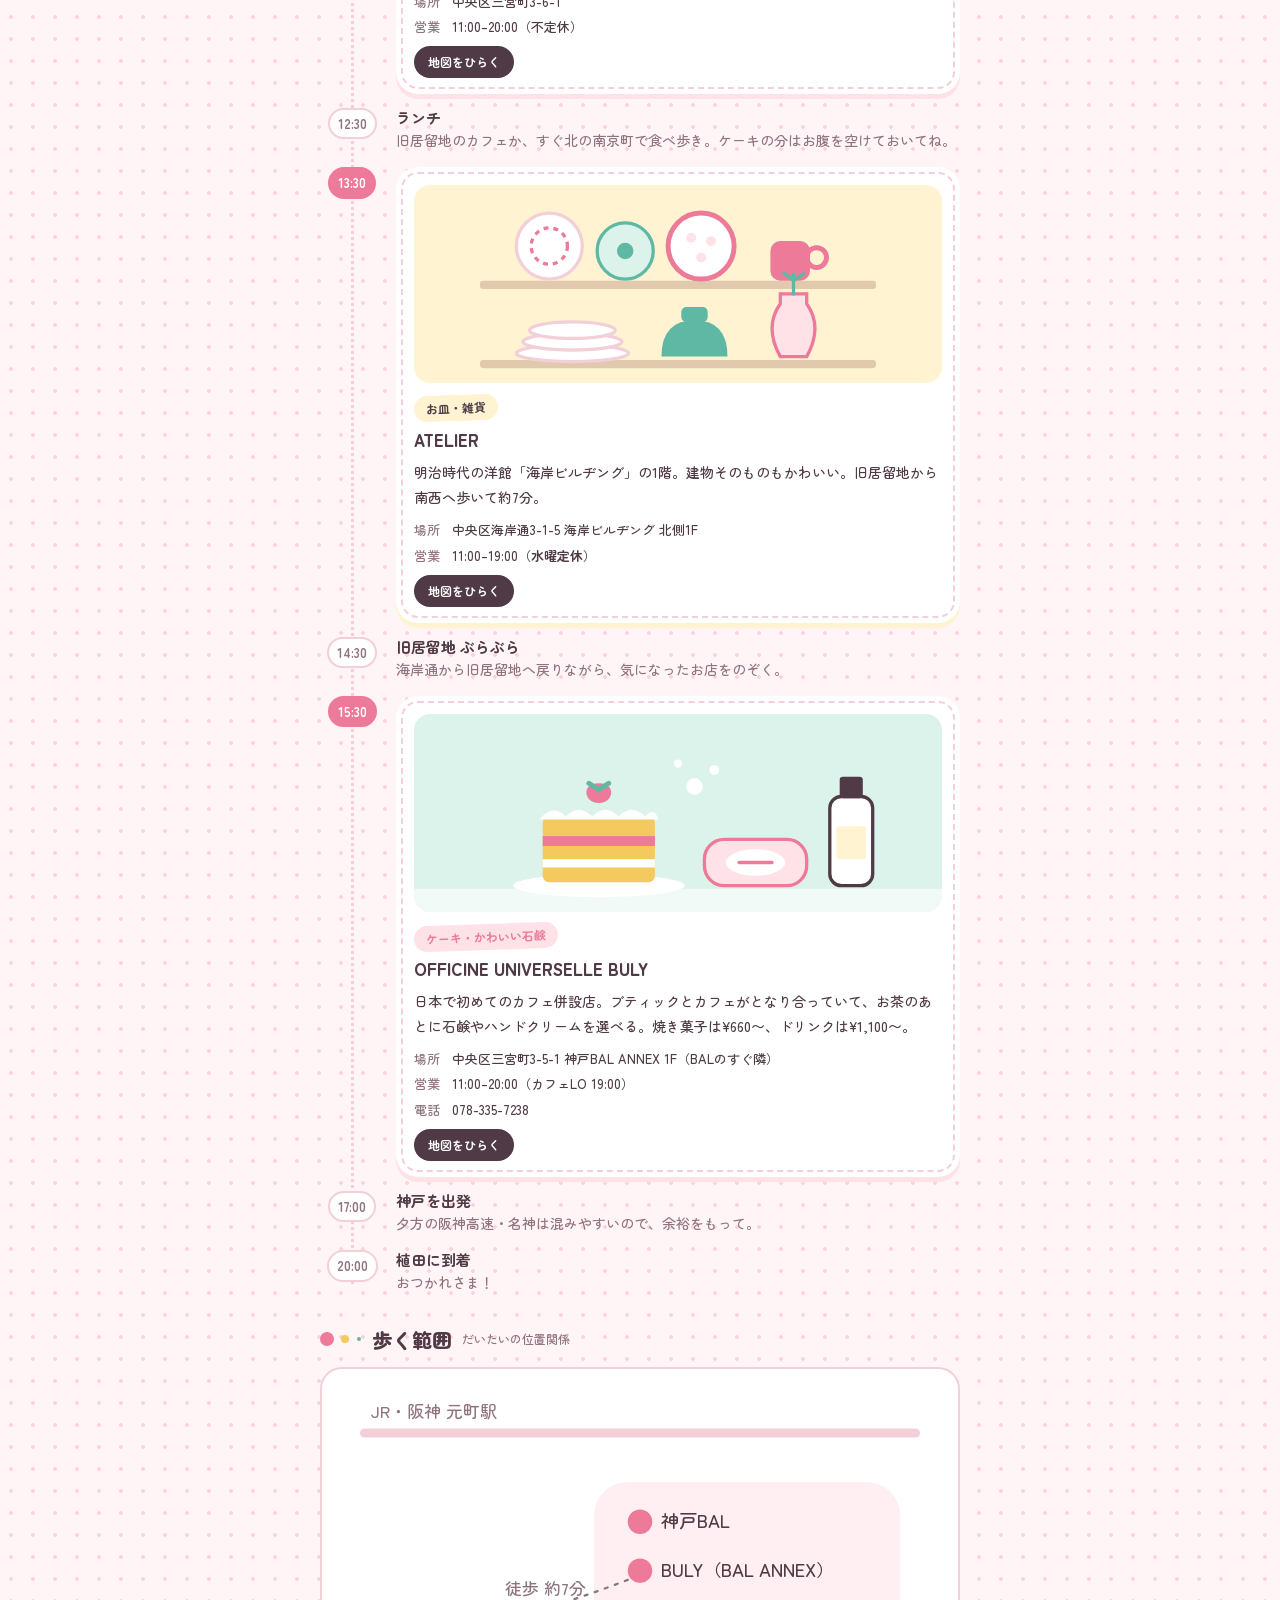
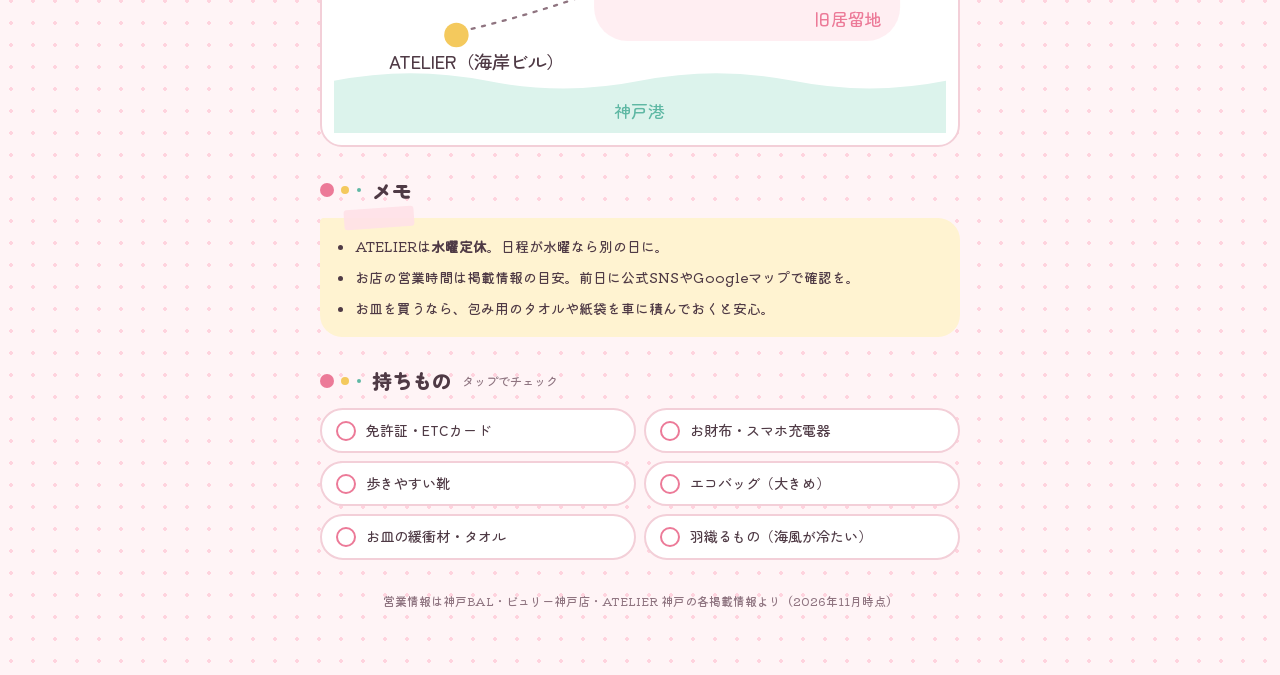
==== commit 9108f846: "kobe-trip: add illustrations Co-Authored-By: Claude Opus 5.5 <noreply@anthropic.com> Claude-Session:" ====
--- a/kobe-trip/index.html
+++ b/kobe-trip/index.html
@@ -13,6 +13,7 @@
   --bg:#fff4f6; --paper:#ffffff; --ink:#4f3a45; --muted:#8f7480;
   --pink:#ec7a98; --pink-soft:#ffe1e8; --mint:#5fb8a4; --mint-soft:#dcf3ec;
   --butter:#f4c95d; --butter-soft:#fff3d1; --line:#f3cfd8; --dot:#ffd3de;
+  --sky:#e4f3fa; --stone:#f3e6d6; --stone-d:#e0c9ad;
   --display:"Zen Maru Gothic","Hiragino Maru Gothic ProN",sans-serif;
   --body:"Zen Maru Gothic","Hiragino Maru Gothic ProN","Hiragino Sans",sans-serif;
   --hand:"Kiwi Maru","Zen Maru Gothic",serif;
@@ -20,12 +21,17 @@
 @media (prefers-color-scheme:dark){:root:not([data-theme="light"]){
   --bg:#271c22; --paper:#33252d; --ink:#f7e8ee; --muted:#c8a9b6;
   --pink:#ff9bb5; --pink-soft:#4a2c39; --mint:#86d6c3; --mint-soft:#203d37;
-  --butter:#f6d47e; --butter-soft:#43381f; --line:#56404b; --dot:#3d2b34; color-scheme:dark}}
+  --butter:#f6d47e; --butter-soft:#43381f; --line:#56404b; --dot:#3d2b34;
+  --sky:#243440; --stone:#5c4b45; --stone-d:#7b665b; color-scheme:dark}}
 :root[data-theme="dark"]{
   --bg:#271c22; --paper:#33252d; --ink:#f7e8ee; --muted:#c8a9b6;
   --pink:#ff9bb5; --pink-soft:#4a2c39; --mint:#86d6c3; --mint-soft:#203d37;
-  --butter:#f6d47e; --butter-soft:#43381f; --line:#56404b; --dot:#3d2b34; color-scheme:dark}
+  --butter:#f6d47e; --butter-soft:#43381f; --line:#56404b; --dot:#3d2b34;
+  --sky:#243440; --stone:#5c4b45; --stone-d:#7b665b; color-scheme:dark}
 *{box-sizing:border-box}
+.illus{border-radius:16px;overflow:hidden;margin:2px 0 4px}
+.illus svg{display:block;width:100%;height:auto}
+.cover .scene{margin:18px -24px -24px;display:block;width:calc(100% + 48px);max-width:none;height:auto}
 body{background:var(--bg);color:var(--ink);font-family:var(--body);font-weight:500;font-size:15px;line-height:1.8;
   background-image:radial-gradient(var(--dot) 1.6px,transparent 1.7px);background-size:22px 22px;
   padding-left:max(16px,env(safe-area-inset-left,0px));padding-right:max(16px,env(safe-area-inset-right,0px));padding-block:24px 56px}
@@ -130,6 +136,20 @@
     <span class="car"><svg viewBox="0 0 34 20" aria-hidden="true"><rect x="2" y="7" width="30" height="8" rx="4" fill="var(--pink)"/><path d="M8 7 L12 2 H22 L27 7z" fill="var(--pink)"/><rect x="13" y="3.5" width="8" height="3.5" rx="1" fill="var(--paper)"/><circle cx="9" cy="16" r="3" fill="var(--ink)"/><circle cx="25" cy="16" r="3" fill="var(--ink)"/></svg>約200km</span>
     <span class="pin">神戸・旧居留地</span>
   </div>
+  <svg class="scene" viewBox="0 0 320 90" role="img" aria-label="神戸の港と山のイラスト">
+    <path d="M0 62 Q50 22 110 50 Q170 14 240 44 Q285 26 320 40 V90 H0z" fill="var(--mint-soft)"/>
+    <g fill="var(--paper)"><ellipse cx="60" cy="22" rx="16" ry="6"/><ellipse cx="72" cy="18" rx="10" ry="6"/><ellipse cx="262" cy="16" rx="13" ry="5"/></g>
+    <rect x="191" y="12" width="24" height="6" rx="2" fill="var(--pink)"/>
+    <path d="M192 72 Q205 44 194 18 H212 Q201 44 214 72z" fill="var(--pink)"/>
+    <path d="M196 30 H210 M199 44 H207 M197 58 H209" stroke="var(--paper)" stroke-width="2"/>
+    <rect x="232" y="48" width="18" height="24" rx="3" fill="var(--paper)"/>
+    <rect x="254" y="40" width="14" height="32" rx="3" fill="var(--butter-soft)"/>
+    <path d="M0 70 Q20 64 40 70 T80 70 T120 70 T160 70 T200 70 T240 70 T280 70 T320 70 V90 H0z" fill="var(--sky)"/>
+    <path d="M52 70 H112 L104 80 H60z" fill="var(--paper)"/>
+    <rect x="68" y="61" width="26" height="9" rx="2" fill="var(--butter)"/>
+    <rect x="86" y="54" width="5" height="8" fill="var(--ink)"/>
+    <path d="M20 82 q6-4 12 0 M140 84 q6-4 12 0 M260 82 q6-4 12 0" fill="none" stroke="var(--paper)" stroke-width="2" stroke-linecap="round"/>
+  </svg>
 </header>
 
 <section>
@@ -148,12 +168,43 @@
     <li class="plain"><span class="time">10:30</span><div><h3>旧居留地周辺に駐車</h3>
       <p>神戸BALに専用駐車場はなし。大丸神戸店の駐車場（買い物で割引あり）か、周辺のコインパーキングへ。</p></div></li>
 
-    <li class="spot"><span class="time">10:40</span><div class="card mint"><span class="sticker">綺麗な街並み</span>
+    <li class="spot"><span class="time">10:40</span><div class="card mint">
+      <div class="illus"><svg viewBox="0 0 320 120" role="img" aria-label="旧居留地の石造りの洋館のイラスト">
+        <rect width="320" height="120" fill="var(--sky)"/>
+        <g fill="var(--paper)"><ellipse cx="62" cy="24" rx="20" ry="8"/><ellipse cx="78" cy="19" rx="12" ry="8"/><ellipse cx="262" cy="26" rx="16" ry="6"/></g>
+        <rect y="104" width="320" height="16" fill="var(--stone-d)"/>
+        <rect x="100" y="38" width="130" height="66" fill="var(--stone)"/>
+        <rect x="94" y="32" width="142" height="8" rx="2" fill="var(--stone-d)"/>
+        <path d="M140 32 L165 14 L190 32z" fill="var(--stone-d)"/>
+        <circle cx="165" cy="25" r="3.5" fill="var(--butter)"/>
+        <g fill="var(--mint)"><rect x="110" y="46" width="12" height="18" rx="6"/><rect x="133" y="46" width="12" height="18" rx="6"/><rect x="185" y="46" width="12" height="18" rx="6"/><rect x="208" y="46" width="12" height="18" rx="6"/>
+        <rect x="110" y="76" width="12" height="18" rx="6"/><rect x="133" y="76" width="12" height="18" rx="6"/><rect x="185" y="76" width="12" height="18" rx="6"/><rect x="208" y="76" width="12" height="18" rx="6"/></g>
+        <g fill="var(--stone-d)"><rect x="152" y="40" width="4" height="64"/><rect x="174" y="40" width="4" height="64"/></g>
+        <path d="M157 104 V84 a8 8 0 0 1 16 0 V104z" fill="var(--pink)"/>
+        <rect x="52" y="80" width="5" height="24" fill="var(--stone-d)"/><circle cx="54" cy="70" r="17" fill="var(--mint)"/><circle cx="46" cy="64" r="5" fill="var(--mint-soft)"/>
+        <rect x="263" y="62" width="3" height="42" fill="var(--ink)"/><rect x="257" y="50" width="15" height="13" rx="4" fill="var(--butter)"/>
+      </svg></div>
+      <span class="sticker">綺麗な街並み</span>
       <h3>旧居留地 朝のおさんぽ</h3>
       <p>お店が開く11時まで、人が少ない時間に写真を。石造りの<b>旧居留地十五番館</b>、<b>商船三井ビルディング</b>、大丸のまわりの回廊がフォトスポット。</p>
     </div></li>
 
-    <li class="spot"><span class="time">11:00</span><div class="card"><span class="sticker">バッグ・可愛い雑貨</span>
+    <li class="spot"><span class="time">11:00</span><div class="card">
+      <div class="illus"><svg viewBox="0 0 320 120" role="img" aria-label="ショッピングバッグのイラスト">
+        <rect width="320" height="120" fill="var(--pink-soft)"/>
+        <rect y="106" width="320" height="14" fill="var(--line)"/>
+        <path d="M122 50 V42 a16 16 0 0 1 32 0 V50" fill="none" stroke="var(--ink)" stroke-width="3"/>
+        <rect x="108" y="48" width="60" height="58" rx="6" fill="var(--pink)"/>
+        <path d="M138 70 c-6-7-15 1-7 8 l7 7 7-7 c8-7-1-15-7-8z" fill="var(--paper)"/>
+        <path d="M174 62 V56 a13 13 0 0 1 26 0 V62" fill="none" stroke="var(--ink)" stroke-width="3"/>
+        <rect x="162" y="60" width="50" height="46" rx="6" fill="var(--butter)"/>
+        <rect x="170" y="76" width="34" height="6" rx="3" fill="var(--paper)"/>
+        <path d="M230 84 a14 12 0 0 1 28 0" fill="none" stroke="var(--ink)" stroke-width="3"/>
+        <rect x="222" y="82" width="44" height="24" rx="11" fill="var(--mint)"/>
+        <circle cx="244" cy="92" r="3" fill="var(--butter)"/>
+        <g fill="var(--paper)"><path d="M70 40 l3 8 8 3-8 3-3 8-3-8-8-3 8-3z"/><path d="M262 30 l2 6 6 2-6 2-2 6-2-6-6-2 6-2z"/><circle cx="92" cy="80" r="3"/></g>
+      </svg></div>
+      <span class="sticker">バッグ・可愛い雑貨</span>
       <h3>神戸BAL</h3>
       <dl><dt>場所</dt><dd>中央区三宮町3-6-1</dd><dt>営業</dt><dd>11:00–20:00（不定休）</dd></dl>
       <a href="https://www.google.com/maps/search/?api=1&query=神戸BAL" target="_blank" rel="noopener">地図をひらく</a>
@@ -162,7 +213,21 @@
     <li class="plain"><span class="time">12:30</span><div><h3>ランチ</h3>
       <p>旧居留地のカフェか、すぐ北の南京町で食べ歩き。ケーキの分はお腹を空けておいてね。</p></div></li>
 
-    <li class="spot"><span class="time">13:30</span><div class="card butter"><span class="sticker">お皿・雑貨</span>
+    <li class="spot"><span class="time">13:30</span><div class="card butter">
+      <div class="illus"><svg viewBox="0 0 320 120" role="img" aria-label="棚に並んだお皿とカップのイラスト">
+        <rect width="320" height="120" fill="var(--butter-soft)"/>
+        <rect x="40" y="58" width="240" height="5" rx="2" fill="var(--stone-d)"/>
+        <rect x="40" y="106" width="240" height="5" rx="2" fill="var(--stone-d)"/>
+        <circle cx="82" cy="37" r="20" fill="var(--paper)" stroke="var(--line)" stroke-width="2"/><circle cx="82" cy="37" r="11" fill="none" stroke="var(--pink)" stroke-width="2" stroke-dasharray="3 3"/>
+        <circle cx="128" cy="40" r="17" fill="var(--mint-soft)" stroke="var(--mint)" stroke-width="2"/><circle cx="128" cy="40" r="5" fill="var(--mint)"/>
+        <circle cx="174" cy="37" r="20" fill="var(--paper)" stroke="var(--pink)" stroke-width="3"/><g fill="var(--pink-soft)"><circle cx="168" cy="32" r="3"/><circle cx="180" cy="34" r="3"/><circle cx="174" cy="44" r="3"/></g>
+        <rect x="216" y="34" width="24" height="24" rx="6" fill="var(--pink)"/><circle cx="244" cy="44" r="6" fill="none" stroke="var(--pink)" stroke-width="3"/>
+        <g fill="var(--paper)" stroke="var(--line)" stroke-width="2"><ellipse cx="96" cy="102" rx="34" ry="5"/><ellipse cx="96" cy="95" rx="30" ry="5"/><ellipse cx="96" cy="88" rx="26" ry="5"/></g>
+        <path d="M150 104 Q150 82 170 82 Q190 82 190 104z" fill="var(--mint)"/><rect x="162" y="74" width="16" height="9" rx="3" fill="var(--mint)"/>
+        <path d="M222 104 Q212 86 222 72 V66 H238 V72 Q248 86 238 104z" fill="var(--pink-soft)" stroke="var(--pink)" stroke-width="2"/>
+        <path d="M230 66 V54 M230 58 l-6-5 M230 58 l6-4" stroke="var(--mint)" stroke-width="2" fill="none" stroke-linecap="round"/>
+      </svg></div>
+      <span class="sticker">お皿・雑貨</span>
       <h3>ATELIER</h3>
       <p>明治時代の洋館「海岸ビルヂング」の1階。建物そのものもかわいい。旧居留地から南西へ歩いて約7分。</p>
       <dl><dt>場所</dt><dd>中央区海岸通3-1-5 海岸ビルヂング 北側1F</dd><dt>営業</dt><dd>11:00–19:00（<b>水曜定休</b>）</dd></dl>
@@ -172,7 +237,26 @@
     <li class="plain"><span class="time">14:30</span><div><h3>旧居留地 ぶらぶら</h3>
       <p>海岸通から旧居留地へ戻りながら、気になったお店をのぞく。</p></div></li>
 
-    <li class="spot"><span class="time">15:30</span><div class="card"><span class="sticker">ケーキ・かわいい石鹸</span>
+    <li class="spot"><span class="time">15:30</span><div class="card">
+      <div class="illus"><svg viewBox="0 0 320 120" role="img" aria-label="ケーキと石鹸とボトルのイラスト">
+        <rect width="320" height="120" fill="var(--mint-soft)"/>
+        <rect y="106" width="320" height="14" fill="var(--paper)" opacity=".6"/>
+        <ellipse cx="112" cy="104" rx="52" ry="7" fill="var(--paper)"/>
+        <rect x="78" y="62" width="68" height="40" rx="4" fill="var(--butter)"/>
+        <rect x="78" y="74" width="68" height="6" fill="var(--pink)"/>
+        <rect x="78" y="88" width="68" height="5" fill="var(--paper)"/>
+        <path d="M76 64 Q84 54 92 62 Q100 54 108 62 Q116 54 124 62 Q132 54 140 62 Q146 56 148 64z" fill="var(--paper)"/>
+        <path d="M112 54 c-9 0-11-12 0-12 c11 0 9 12 0 12z" fill="var(--pink)"/>
+        <path d="M106 42 l6 4 6-4" fill="none" stroke="var(--mint)" stroke-width="3" stroke-linecap="round"/>
+        <rect x="176" y="76" width="62" height="28" rx="12" fill="var(--pink-soft)" stroke="var(--pink)" stroke-width="2"/>
+        <ellipse cx="207" cy="90" rx="18" ry="8" fill="var(--paper)"/>
+        <path d="M197 90 H217" stroke="var(--pink)" stroke-width="2" stroke-linecap="round"/>
+        <rect x="252" y="50" width="26" height="54" rx="7" fill="var(--paper)" stroke="var(--ink)" stroke-width="2"/>
+        <rect x="258" y="38" width="14" height="13" rx="2" fill="var(--ink)"/>
+        <rect x="256" y="68" width="18" height="20" rx="2" fill="var(--butter-soft)"/>
+        <g fill="var(--paper)"><circle cx="170" cy="44" r="5"/><circle cx="182" cy="34" r="3"/><circle cx="160" cy="30" r="2.5"/></g>
+      </svg></div>
+      <span class="sticker">ケーキ・かわいい石鹸</span>
       <h3>OFFICINE UNIVERSELLE BULY</h3>
       <p>日本で初めてのカフェ併設店。ブティックとカフェがとなり合っていて、お茶のあとに石鹸やハンドクリームを選べる。焼き菓子は¥660〜、ドリンクは¥1,100〜。</p>
       <dl><dt>場所</dt><dd>中央区三宮町3-5-1 神戸BAL ANNEX 1F（BALのすぐ隣）</dd><dt>営業</dt><dd>11:00–20:00（カフェLO 19:00）</dd><dt>電話</dt><dd>078-335-7238</dd></dl>
